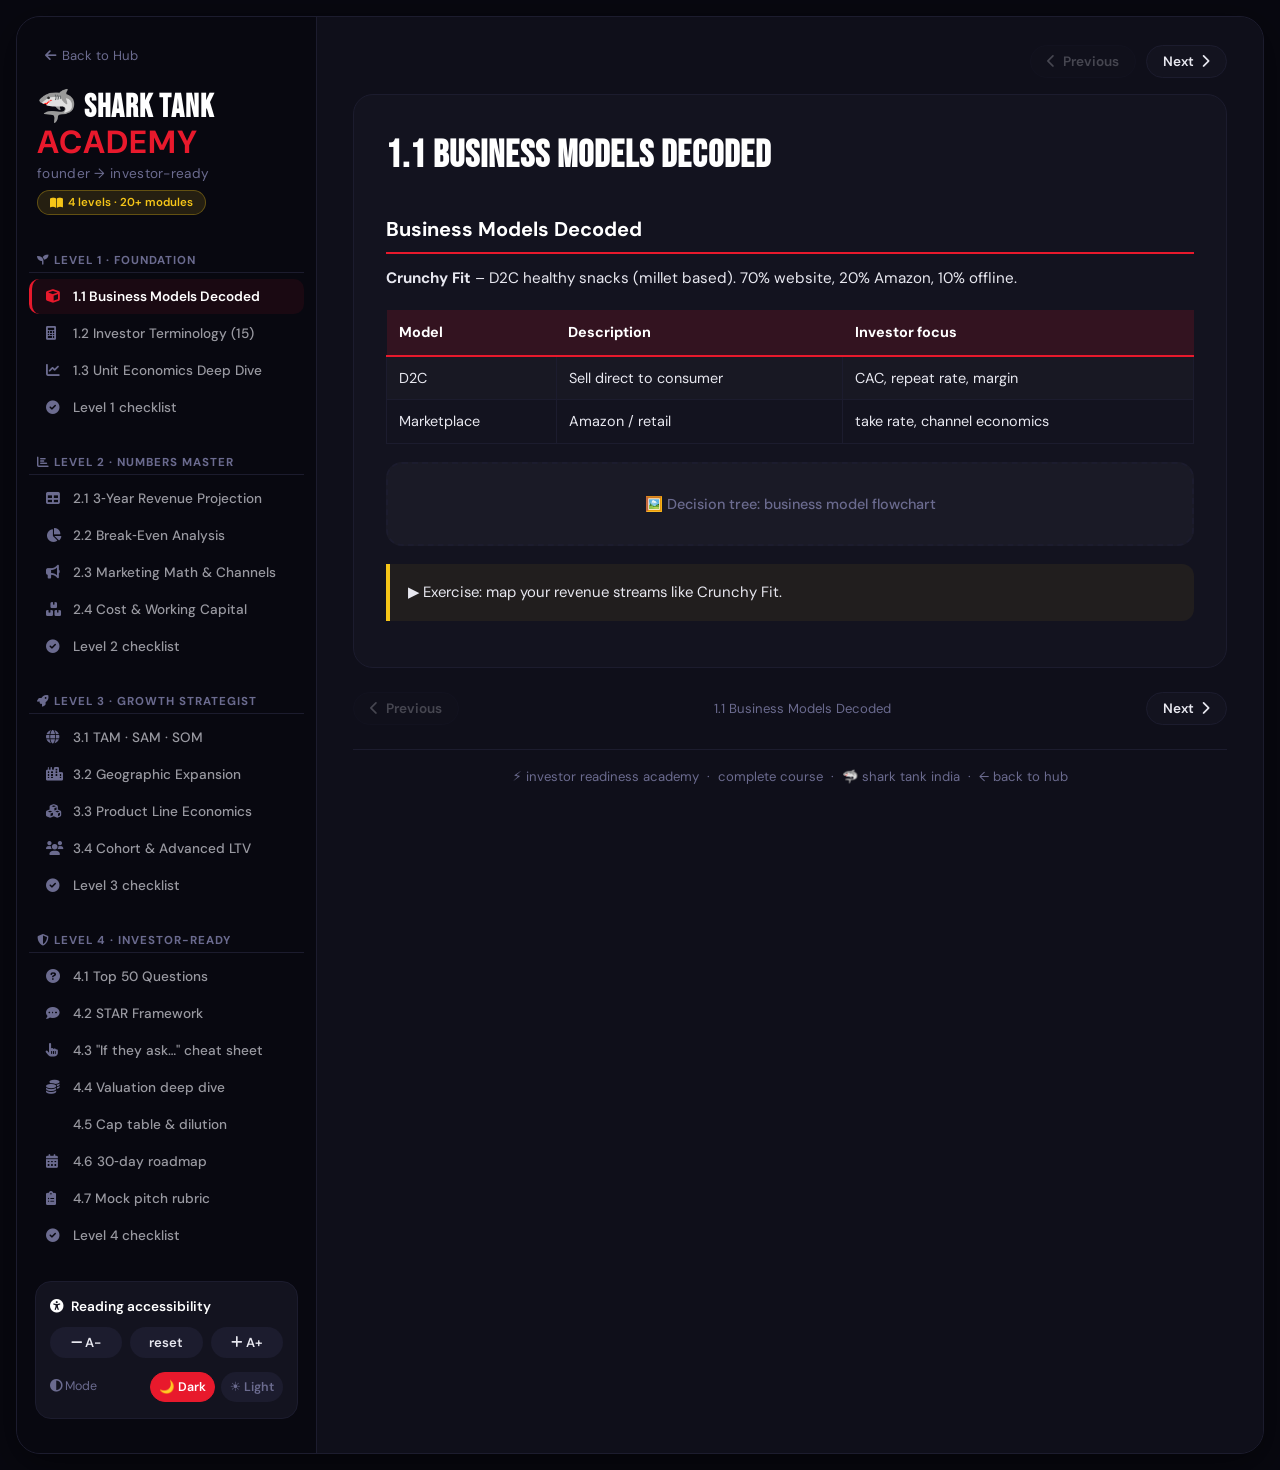
==== training.html @ 4482885f "updated final version" ====
<!DOCTYPE html>
<html lang="en">
<head>
    <meta charset="UTF-8">
    <meta name="viewport" content="width=device-width, initial-scale=1.0">
    <title>🦈 Shark Tank Investor Readiness Academy · Course Player</title>
    <link rel="preconnect" href="https://fonts.googleapis.com">
    <link rel="preconnect" href="https://fonts.gstatic.com" crossorigin>
    <link href="https://fonts.googleapis.com/css2?family=Bebas+Neue&family=DM+Sans:wght@400;500;600;700&family=JetBrains+Mono:wght@400;600&display=swap" rel="stylesheet">
    <link rel="stylesheet" href="https://cdnjs.cloudflare.com/ajax/libs/font-awesome/6.0.0-beta3/css/all.min.css">
    <style>
        :root {
            --red: #E8192C;
            --bg: #080810;
            --card: #0f0f1a;
            --card2: #13131f;
            --border: #1c1c2e;
            --muted: #6b6b8f;
            --gold: #F5C518;
            --green: #22C55E;
            --text: #e8e8f0;
            --heading: #ffffff;
            --font-sans: 'DM Sans', system-ui, sans-serif;
            --font-mono: 'JetBrains Mono', monospace;
            --font-display: 'Bebas Neue', cursive;
        }

        /* ── Light mode overrides (matches main app variables.css) ── */
        html.light {
            --bg: #f0f0f6;
            --card: #ffffff;
            --card2: #eaeaf2;
            --border: #d4d4e4;
            --muted: #7070a0;
            --text: #1a1a2e;
            --heading: #0a0a18;
            --gold: #9a6800;
            --green: #15803d;
        }
        html.light body {
            background: var(--bg);
        }
        html.light .course-container {
            box-shadow: 0 10px 40px rgba(0,0,0,0.12);
        }
        html.light table th {
            background: rgba(232,25,44,0.1);
            color: var(--heading);
        }
        html.light td {
            border-color: var(--border);
            color: var(--text);
        }
        html.light tr:nth-child(even) td {
            background: rgba(0,0,0,0.02);
        }
        html.light tr:hover td {
            background: rgba(232,25,44,0.04);
        }
        html.light .highlight {
            background: rgba(154,104,0,0.07);
        }
        html.light .example-box {
            background: rgba(59,130,246,0.06);
            border-color: rgba(59,130,246,0.2);
        }
        html.light .chart-placeholder {
            background: rgba(0,0,0,0.03);
            border-color: var(--border);
        }

        * {
            margin: 0;
            padding: 0;
            box-sizing: border-box;
            font-family: var(--font-sans);
        }

        body {
            background: var(--bg);
            color: var(--text);
            display: flex;
            justify-content: center;
            min-height: 100vh;
        }

        /* main container */
        .course-container {
            display: flex;
            width: 100%;
            max-width: 1600px;
            background: var(--card);
            box-shadow: 0 10px 40px rgba(0,0,0,0.5);
            margin: 16px;
            border-radius: 24px;
            overflow: hidden;
            border: 1px solid var(--border);
        }

        /* ========== LEFT NAV PANEL ========== */
        .nav-panel {
            width: 300px;
            flex-shrink: 0;
            background: var(--bg);
            color: var(--text);
            overflow-y: auto;
            padding: 24px 12px;
            scrollbar-width: thin;
            scrollbar-color: var(--border) var(--bg);
            border-right: 1px solid var(--border);
        }

        .nav-panel::-webkit-scrollbar { width: 5px; }
        .nav-panel::-webkit-scrollbar-track { background: var(--bg); }
        .nav-panel::-webkit-scrollbar-thumb { background: var(--border); border-radius: 8px; }

        .nav-header {
            margin-bottom: 28px;
            padding-left: 8px;
        }

        .nav-header h2 {
            font-family: var(--font-display);
            font-size: 2rem;
            letter-spacing: 1px;
            color: var(--heading);
            margin-bottom: 4px;
            line-height: 1.1;
        }

        .nav-header h2 span {
            color: var(--red);
        }

        .nav-header p {
            color: var(--muted);
            font-size: 0.85rem;
            letter-spacing: 0.3px;
        }

        .level-badge {
            display: inline-flex;
            align-items: center;
            gap: 5px;
            background: rgba(245,197,24,0.12);
            border: 1px solid rgba(245,197,24,0.3);
            padding: 4px 12px;
            border-radius: 40px;
            font-size: 0.72rem;
            font-weight: 600;
            color: var(--gold);
            margin-top: 8px;
        }

        /* nav tree */
        .nav-section {
            margin-bottom: 20px;
        }

        .nav-level {
            font-weight: 700;
            font-size: 0.72rem;
            text-transform: uppercase;
            letter-spacing: 1px;
            color: var(--muted);
            padding: 10px 8px 4px;
            border-bottom: 1px solid var(--border);
            margin-bottom: 6px;
        }

        .nav-item {
            display: flex;
            align-items: center;
            gap: 9px;
            padding: 9px 10px 9px 14px;
            margin: 2px 0;
            border-radius: 10px;
            font-size: 0.85rem;
            font-weight: 500;
            color: rgba(232,232,240,0.65);
            cursor: pointer;
            transition: all 0.15s;
            border-left: 3px solid transparent;
        }

        .nav-item i {
            width: 18px;
            font-size: 0.85rem;
            color: var(--muted);
            flex-shrink: 0;
        }

        .nav-item:hover {
            background: var(--card2);
            color: var(--heading);
        }

        .nav-item:hover i { color: var(--gold); }

        .nav-item.active {
            background: rgba(232,25,44,0.08);
            border-left: 3px solid var(--red);
            color: var(--heading);
            font-weight: 600;
        }

        .nav-item.active i {
            color: var(--red);
        }

        /* accessibility box */
        .access-box {
            background: var(--card2);
            border-radius: 16px;
            padding: 16px 14px;
            margin: 28px 6px 10px;
            color: var(--text);
            border: 1px solid var(--border);
        }

        .access-box h4 {
            font-size: 0.85rem;
            font-weight: 600;
            display: flex;
            align-items: center;
            gap: 7px;
            margin-bottom: 12px;
            color: var(--heading);
        }

        .font-controls {
            display: flex;
            gap: 8px;
        }

        .font-btn {
            background: var(--border);
            border: none;
            color: var(--text);
            padding: 7px 12px;
            border-radius: 24px;
            font-weight: 600;
            font-size: 0.82rem;
            cursor: pointer;
            transition: 0.12s;
            flex: 1;
            font-family: var(--font-sans);
        }

        .font-btn:hover {
            background: var(--red);
            color: #fff;
        }

        .contrast-toggle {
            margin-top: 12px;
            display: flex;
            align-items: center;
            justify-content: space-between;
            font-size: 0.82rem;
            color: var(--muted);
        }

        .switch {
            position: relative;
            display: inline-block;
            width: 44px;
            height: 22px;
            background: var(--border);
            border-radius: 30px;
            cursor: pointer;
            transition: background 0.15s;
        }
        .switch:after {
            content: '';
            position: absolute;
            width: 18px;
            height: 18px;
            background: var(--muted);
            border-radius: 50%;
            top: 2px;
            left: 2px;
            transition: 0.15s;
        }
        .switch.active {
            background: rgba(232,25,44,0.3);
        }
        .switch.active:after {
            left: 24px;
            background: var(--red);
        }

        /* back link */
        .back-link {
            display: inline-flex;
            align-items: center;
            gap: 6px;
            font-size: 0.82rem;
            color: var(--muted);
            cursor: pointer;
            text-decoration: none;
            padding: 6px 8px;
            border-radius: 8px;
            transition: color 0.15s, background 0.15s;
            margin-bottom: 20px;
        }
        .back-link:hover {
            color: var(--text);
            background: var(--card2);
        }

        /* ========== RIGHT CONTENT PANEL ========== */
        .content-panel {
            flex: 1;
            background: var(--card);
            overflow-y: auto;
            padding: 28px 36px;
            scroll-behavior: smooth;
            transition: background 0.2s, color 0.2s;
            min-width: 0;
        }

        /* ── Theme toggle buttons in nav ── */
        .theme-toggle-btns {
            display: flex;
            gap: 6px;
            margin-top: 2px;
        }
        .theme-btn {
            flex: 1;
            background: var(--border);
            border: 1px solid transparent;
            color: var(--muted);
            padding: 6px 8px;
            border-radius: 20px;
            font-size: 0.78rem;
            font-weight: 600;
            cursor: pointer;
            transition: 0.12s;
            font-family: var(--font-sans);
            white-space: nowrap;
        }
        .theme-btn:hover {
            color: var(--text);
        }
        .theme-btn.active {
            background: var(--red);
            border-color: var(--red);
            color: #fff;
        }

        .content-header {
            display: flex;
            justify-content: space-between;
            align-items: center;
            margin-bottom: 16px;
            flex-wrap: wrap;
            gap: 10px;
        }

        .nav-arrows {
            display: flex;
            gap: 10px;
        }

        .nav-arrow {
            background: var(--card2);
            border: 1px solid var(--border);
            padding: 7px 16px;
            border-radius: 40px;
            font-weight: 600;
            font-size: 0.85rem;
            color: var(--text);
            display: flex;
            align-items: center;
            gap: 7px;
            cursor: pointer;
            transition: 0.12s;
            font-family: var(--font-sans);
        }

        .nav-arrow:hover:not(:disabled) {
            background: var(--red);
            color: #fff;
            border-color: var(--red);
        }
        .nav-arrow:disabled {
            opacity: 0.25;
            cursor: not-allowed;
        }

        .content-card {
            background: var(--card2);
            border-radius: 20px;
            padding: 28px 32px;
            border: 1px solid var(--border);
            margin: 16px 0 24px;
            line-height: 1.7;
            color: var(--text);
        }

        .content-card h1 {
            font-family: var(--font-display);
            font-size: 2.4rem;
            letter-spacing: 1px;
            margin-bottom: 18px;
            color: var(--heading);
        }

        .content-card h2 {
            font-size: 1.25rem;
            font-weight: 700;
            margin: 24px 0 12px;
            color: var(--heading);
            border-bottom: 2px solid var(--red);
            padding-bottom: 6px;
        }

        .content-card h3 {
            font-size: 1.05rem;
            font-weight: 600;
            margin: 18px 0 8px;
            color: rgba(255,255,255,0.85);
        }

        .content-card p {
            color: var(--text);
            font-size: 0.95rem;
            margin-bottom: 10px;
        }

        .content-card ul, .content-card ol {
            padding-left: 20px;
            margin: 10px 0;
            font-size: 0.95rem;
        }

        .content-card li {
            margin-bottom: 6px;
        }

        table {
            width: 100%;
            border-collapse: collapse;
            margin: 18px 0;
            font-size: 0.9rem;
        }

        th {
            background: rgba(232,25,44,0.15);
            color: var(--heading);
            font-weight: 700;
            padding: 10px 12px;
            text-align: left;
            border-bottom: 2px solid var(--red);
        }

        td {
            border: 1px solid var(--border);
            padding: 9px 12px;
            color: var(--text);
        }

        tr:nth-child(even) td {
            background: rgba(255,255,255,0.02);
        }

        tr:hover td {
            background: rgba(232,25,44,0.04);
        }

        .highlight {
            background: rgba(245,197,24,0.06);
            padding: 16px 18px;
            border-left: 4px solid var(--gold);
            border-radius: 0 12px 12px 0;
            margin: 18px 0;
            font-size: 0.93rem;
        }

        .example-box {
            background: rgba(59,130,246,0.08);
            border-radius: 14px;
            padding: 16px 18px;
            border: 1px solid rgba(59,130,246,0.25);
            font-size: 0.93rem;
        }

        .chart-placeholder {
            background: rgba(255,255,255,0.03);
            border-radius: 16px;
            padding: 28px 20px;
            text-align: center;
            border: 2px dashed var(--border);
            color: var(--muted);
            font-weight: 500;
            font-size: 0.9rem;
            margin: 18px 0;
        }

        .pagination-bottom {
            display: flex;
            justify-content: space-between;
            align-items: center;
            margin-top: 24px;
            gap: 12px;
        }

        #moduleTitleRef {
            font-size: 0.82rem;
            color: var(--muted);
            text-align: center;
            flex: 1;
        }

        .footer-note {
            text-align: center;
            font-size: 0.82rem;
            color: var(--muted);
            border-top: 1px solid var(--border);
            padding-top: 18px;
            margin-top: 24px;
        }

        /* mono numbers */
        .mono { font-family: var(--font-mono); }

        /* responsive */
        @media (max-width: 900px) {
            .course-container {
                flex-direction: column;
                margin: 8px;
                border-radius: 16px;
            }
            .nav-panel {
                width: 100%;
                border-right: none;
                border-bottom: 1px solid var(--border);
            }
            .content-panel {
                padding: 20px 18px;
            }
        }
    </style>
</head>
<body>
<div class="course-container" id="courseContainer">
    <!-- LEFT NAVIGATION PANEL -->
    <div class="nav-panel">
        <div class="nav-header">
            <a href="index.html" class="back-link"><i class="fas fa-arrow-left"></i> Back to Hub</a>
            <h2>🦈 SHARK TANK<br><span>ACADEMY</span></h2>
            <p>founder → investor-ready</p>
            <span class="level-badge"><i class="fas fa-book-open"></i> 4 levels · 20+ modules</span>
        </div>

        <!-- Nav tree structure (will be populated by JS but we write static for clarity, dynamic active state) -->
        <div class="nav-section">
            <div class="nav-level"><i class="fas fa-seedling"></i> LEVEL 1 · FOUNDATION</div>
            <div class="nav-item" data-module="m1_1"><i class="fas fa-cube"></i> 1.1 Business Models Decoded</div>
            <div class="nav-item" data-module="m1_2"><i class="fas fa-calculator"></i> 1.2 Investor Terminology (15)</div>
            <div class="nav-item" data-module="m1_3"><i class="fas fa-chart-line"></i> 1.3 Unit Economics Deep Dive</div>
            <div class="nav-item checklist" data-module="chk1"><i class="fas fa-check-circle"></i> Level 1 checklist</div>
        </div>

        <div class="nav-section">
            <div class="nav-level"><i class="fas fa-chart-bar"></i> LEVEL 2 · NUMBERS MASTER</div>
            <div class="nav-item" data-module="m2_1"><i class="fas fa-table"></i> 2.1 3‑Year Revenue Projection</div>
            <div class="nav-item" data-module="m2_2"><i class="fas fa-chart-pie"></i> 2.2 Break‑Even Analysis</div>
            <div class="nav-item" data-module="m2_3"><i class="fas fa-bullhorn"></i> 2.3 Marketing Math & Channels</div>
            <div class="nav-item" data-module="m2_4"><i class="fas fa-boxes"></i> 2.4 Cost & Working Capital</div>
            <div class="nav-item checklist" data-module="chk2"><i class="fas fa-check-circle"></i> Level 2 checklist</div>
        </div>

        <div class="nav-section">
            <div class="nav-level"><i class="fas fa-rocket"></i> LEVEL 3 · GROWTH STRATEGIST</div>
            <div class="nav-item" data-module="m3_1"><i class="fas fa-globe"></i> 3.1 TAM · SAM · SOM</div>
            <div class="nav-item" data-module="m3_2"><i class="fas fa-city"></i> 3.2 Geographic Expansion</div>
            <div class="nav-item" data-module="m3_3"><i class="fas fa-cubes"></i> 3.3 Product Line Economics</div>
            <div class="nav-item" data-module="m3_4"><i class="fas fa-users"></i> 3.4 Cohort & Advanced LTV</div>
            <div class="nav-item checklist" data-module="chk3"><i class="fas fa-check-circle"></i> Level 3 checklist</div>
        </div>

        <div class="nav-section">
            <div class="nav-level"><i class="fas fa-shield"></i> LEVEL 4 · INVESTOR-READY</div>
            <div class="nav-item" data-module="m4_1"><i class="fas fa-question-circle"></i> 4.1 Top 50 Questions</div>
            <div class="nav-item" data-module="m4_2"><i class="fas fa-comment-dots"></i> 4.2 STAR Framework</div>
            <div class="nav-item" data-module="m4_3"><i class="fas fa-hand-pointer"></i> 4.3 "If they ask…" cheat sheet</div>
            <div class="nav-item" data-module="m4_4"><i class="fas fa-coins"></i> 4.4 Valuation deep dive</div>
            <div class="nav-item" data-module="m4_5"><i class="fas fa-chart-simple"></i> 4.5 Cap table & dilution</div>
            <div class="nav-item" data-module="m4_6"><i class="fas fa-calendar-alt"></i> 4.6 30‑day roadmap</div>
            <div class="nav-item" data-module="m4_7"><i class="fas fa-clipboard-list"></i> 4.7 Mock pitch rubric</div>
            <div class="nav-item checklist" data-module="chk4"><i class="fas fa-check-circle"></i> Level 4 checklist</div>
        </div>

        <!-- accessibility inside nav -->
        <div class="access-box">
            <h4><i class="fas fa-universal-access"></i> Reading accessibility</h4>
            <div class="font-controls">
                <button class="font-btn" id="fontDec"><i class="fas fa-minus"></i> A-</button>
                <button class="font-btn" id="fontReset">reset</button>
                <button class="font-btn" id="fontInc"><i class="fas fa-plus"></i> A+</button>
            </div>
            <div class="contrast-toggle">
                <span style="font-size:0.78rem"><i class="fas fa-circle-half-stroke"></i> Mode</span>
                <div class="theme-toggle-btns">
                    <button class="theme-btn" id="themeDarkBtn">🌙 Dark</button>
                    <button class="theme-btn" id="themeLightBtn">☀️ Light</button>
                </div>
            </div>
        </div>
    </div>

    <!-- RIGHT CONTENT PANEL -->
    <div class="content-panel" id="contentPanel">
        <!-- top pagination -->
        <div class="content-header">
            <div></div>
            <div class="nav-arrows">
                <button class="nav-arrow" id="prevBtn"><i class="fas fa-chevron-left"></i> Previous</button>
                <button class="nav-arrow" id="nextBtn">Next <i class="fas fa-chevron-right"></i></button>
            </div>
        </div>

        <!-- main content card injected via JS -->
        <div class="content-card" id="moduleContent">
            <!-- initial load – will be replaced by JS -->
            <h1>🦈 Welcome, founder</h1>
            <p>Select a module from the left navigation to begin your investor readiness journey. Use the accessibility panel to adjust font size or contrast.</p>
            <div class="chart-placeholder">📊 “Crunchy Fit” case study will appear throughout</div>
        </div>

        <!-- bottom pagination -->
        <div class="pagination-bottom">
            <button class="nav-arrow" id="prevBtnBottom"><i class="fas fa-chevron-left"></i> Previous</button>
            <span style="color:var(--muted);font-size:0.82rem" id="moduleTitleRef"></span>
            <button class="nav-arrow" id="nextBtnBottom">Next <i class="fas fa-chevron-right"></i></button>
        </div>

        <div class="footer-note">
            ⚡ investor readiness academy &nbsp;·&nbsp; complete course &nbsp;·&nbsp; 🦈 shark tank india &nbsp;·&nbsp; <a href="index.html" style="color:var(--muted);text-decoration:none" onmouseover="this.style.color='var(--red)'" onmouseout="this.style.color='var(--muted)'">← back to hub</a>
        </div>
    </div>
</div>

<script>
    (function() {
        // ---------- MODULE DATA (abbreviated samples, but rich enough to feel real) ----------
        const modules = {
            m1_1: {
                title: "1.1 Business Models Decoded",
                body: `
                    <h2>Business Models Decoded</h2>
                    <p><strong>Crunchy Fit</strong> – D2C healthy snacks (millet based). 70% website, 20% Amazon, 10% offline.</p>
                    <table>
                        <tr><th>Model</th><th>Description</th><th>Investor focus</th></tr>
                        <tr><td>D2C</td><td>Sell direct to consumer</td><td>CAC, repeat rate, margin</td></tr>
                        <tr><td>Marketplace</td><td>Amazon / retail</td><td>take rate, channel economics</td></tr>
                    </table>
                    <div class="chart-placeholder">🖼️ Decision tree: business model flowchart</div>
                    <div class="highlight">▶️ Exercise: map your revenue streams like Crunchy Fit.</div>
                `
            },
            m1_2: {
                title: "1.2 Investor Terminology (15 metrics)",
                body: `
                    <h2>Essential 15 metrics</h2>
                    <table>
                        <tr><th>Metric</th><th>Formula</th><th>Crunchy Fit</th></tr>
                        <tr><td>Gross Margin</td><td>(Revenue-COGS)/Revenue</td><td>60%</td></tr>
                        <tr><td>CAC</td><td>Marketing cost / new customers</td><td>₹500</td></tr>
                        <tr><td>LTV</td><td>AOV × frequency × years</td><td>₹2,800</td></tr>
                        <tr><td>Burn (net)</td><td>Revenue - expenses</td><td>+₹1.3L (profit)</td></tr>
                    </table>
                    <div class="chart-placeholder">📊 Profitability pyramid visual</div>
                `
            },
            m1_3: {
                title: "1.3 Unit Economics Deep Dive",
                body: `<h2>Unit economics – Crunchy Fit</h2><p>AOV ₹350, variable cost ₹202 → contribution ₹148. Fixed cost ₹3L/month. Breakeven 2027 orders.</p><div class="example-box">⭐ Shark question: "How much do you make per order?" — ₹148 contribution.</div>`
            },
            chk1: { title: "✅ Level 1 Checklist", body: `<h2>Foundation checklist</h2><ul><li>I can define 15 metrics</li><li>Unit econ calculated</li><li>Business model mapped</li></ul>` },
            m2_1: { title: "2.1 3‑Year Revenue Projection", body: `<h2>Crunchy Fit projections</h2><table><tr><th>Year</th><th>Customers</th><th>Revenue (L)</th></tr><tr><td>Current</td><td>1200</td><td>16.8</td></tr><tr><td>Y1</td><td>3600</td><td>67.5</td></tr><tr><td>Y2</td><td>8000</td><td>192</td></tr><tr><td>Y3</td><td>15000</td><td>446</td></tr></table><div class="chart-placeholder">📈 revenue growth bar chart</div>` },
            m2_2: { title: "2.2 Break‑even Analysis", body: `<h2>Break-even orders = 2027/month</h2><p>Current orders 2428 → profitable.</p><div class="chart-placeholder">📉 break‑even chart (cost vs revenue lines)</div>` },
            m2_3: { title: "2.3 Marketing Math & Channels", body: `<h2>Channel wise CAC</h2><table><tr><th>Channel</th><th>CAC</th><th>payback</th></tr><tr><td>Instagram</td><td>₹500</td><td>10 mo</td></tr><tr><td>Influencer</td><td>₹400</td><td>8 mo</td></tr></table>` },
            m2_4: { title: "2.4 Cost & Working Capital", body: `<h2>Cash conversion cycle 15 days</h2><p>Working capital need ~₹1.7L.</p>` },
            chk2: { title: "✅ Level 2 checklist", body: `<h2>Numbers master</h2><ul><li>3 year projections done</li><li>Break‑even known</li><li>Channel CAC table</li></ul>` },
            m3_1: { title: "3.1 TAM · SAM · SOM", body: `<h2>Market sizing funnel</h2><p>TAM ₹5000Cr, SAM ₹1500Cr, SOM ₹75Cr (Crunchy Fit Y3: 4.46Cr)</p><div class="chart-placeholder">🔄 inverted pyramid</div>` },
            m3_2: { title: "3.2 Geographic Expansion", body: `<h2>Tier 2 entry cost ₹3L/month</h2><p>ROI 4 months.</p>` },
            m3_3: { title: "3.3 Product Line Economics", body: `<h2>SKU profitability</h2><table><tr><th>Product</th><th>margin</th><th>repeat</th></tr><tr><td>Masala chips</td><td>62%</td><td>52%</td></tr></table>` },
            m3_4: { title: "3.4 Cohort & Advanced LTV", body: `<h2>Cohort retention heatmap</h2><p>Month2 retention improved from 45% to 55%.</p>` },
            chk3: { title: "✅ Level 3 checklist", body: `TAM/SAM/SOM, expansion plan, cohort data ready` },
            m4_1: { title: "4.1 Top 50 Questions", body: `<h2>sample: "Why this valuation?"</h2><p>7.3x revenue vs industry 8x.</p>` },
            m4_2: { title: "4.2 STAR Framework", body: `<h2>Situation, Task, Action, Result</h2><p>Example CAC answer.</p>` },
            m4_3: { title: "4.3 If they ask… cheat sheet", body: `<table><tr><th>If they ask</th><th>check</th></tr><tr><td>CAC</td><td>₹500</td></tr></table>` },
            m4_4: { title: "4.4 Valuation deep dive", body: `<h2>Revenue multiple ₹8.5Cr – ₹13.5Cr DCF</h2><p>Asking ₹12.5Cr post.</p>` },
            m4_5: { title: "4.5 Cap table & dilution", body: `<h2>After seed: founder 70.4%</h2><p>Series B ~40%</p>` },
            m4_6: { title: "4.6 30‑day roadmap", body: `<h2>Week1: metrics, week2: deck, week3: mocks, week4: investor meetings</h2>` },
            m4_7: { title: "4.7 Mock pitch rubric", body: `<h2>Scorecard /40 = investor ready</h2>` },
            chk4: { title: "✅ Level 4 checklist", body: `<h2>Expert ready</h2><ul><li>all 50 answers crisp</li><li>negotiation ready</li></ul>` }
        };

        const moduleKeys = Object.keys(modules); // order as defined
        let currentIndex = moduleKeys.indexOf("m1_1"); // default
        let fontSize = 100; // percent

        // render module by key
        function renderModule(key) {
            const mod = modules[key];
            if (!mod) return;
            const container = document.getElementById('moduleContent');
            container.innerHTML = `<h1>${mod.title}</h1>${mod.body}`;
            document.getElementById('moduleTitleRef').innerText = mod.title;

            // update active class on nav
            document.querySelectorAll('.nav-item').forEach(el => {
                el.classList.remove('active');
                if (el.dataset.module === key) {
                    el.classList.add('active');
                }
            });

            // update prev/next buttons state
            const idx = moduleKeys.indexOf(key);
            currentIndex = idx;
            const prevBtn = document.getElementById('prevBtn');
            const prevBottom = document.getElementById('prevBtnBottom');
            const nextBtn = document.getElementById('nextBtn');
            const nextBottom = document.getElementById('nextBtnBottom');

            prevBtn.disabled = idx <= 0;
            prevBottom.disabled = idx <= 0;
            nextBtn.disabled = idx >= moduleKeys.length - 1;
            nextBottom.disabled = idx >= moduleKeys.length - 1;
        }

        // event listeners for navigation
        function addNavListeners() {
            document.querySelectorAll('.nav-item').forEach(el => {
                el.addEventListener('click', (e) => {
                    const mod = el.dataset.module;
                    if (mod && modules[mod]) {
                        renderModule(mod);
                    }
                });
            });

            function goNext() {
                if (currentIndex < moduleKeys.length - 1) {
                    renderModule(moduleKeys[currentIndex + 1]);
                }
            }
            function goPrev() {
                if (currentIndex > 0) {
                    renderModule(moduleKeys[currentIndex - 1]);
                }
            }

            document.getElementById('prevBtn').addEventListener('click', goPrev);
            document.getElementById('prevBtnBottom').addEventListener('click', goPrev);
            document.getElementById('nextBtn').addEventListener('click', goNext);
            document.getElementById('nextBtnBottom').addEventListener('click', goNext);
        }

        // accessibility
        document.getElementById('fontInc').addEventListener('click', () => {
            fontSize = Math.min(fontSize + 10, 180);
            document.getElementById('contentPanel').style.fontSize = fontSize + '%';
        });
        document.getElementById('fontDec').addEventListener('click', () => {
            fontSize = Math.max(fontSize - 10, 70);
            document.getElementById('contentPanel').style.fontSize = fontSize + '%';
        });
        document.getElementById('fontReset').addEventListener('click', () => {
            fontSize = 100;
            document.getElementById('contentPanel').style.fontSize = '100%';
        });

        // ── Theme (shared with main app via localStorage) ──
        const THEME_KEY = 'stih-theme';

        function applyTheme(mode) {
            if (mode === 'light') {
                document.documentElement.classList.add('light');
            } else {
                document.documentElement.classList.remove('light');
            }
            localStorage.setItem(THEME_KEY, mode);
            document.getElementById('themeDarkBtn').classList.toggle('active', mode === 'dark');
            document.getElementById('themeLightBtn').classList.toggle('active', mode === 'light');
        }

        document.getElementById('themeDarkBtn').addEventListener('click', () => applyTheme('dark'));
        document.getElementById('themeLightBtn').addEventListener('click', () => applyTheme('light'));

        // Apply saved theme from main app (or default to dark)
        applyTheme(localStorage.getItem(THEME_KEY) || 'dark');

        // initial load
        renderModule('m1_1');
        addNavListeners();
    })();
</script>
<!-- small style for high contrast (already handled) -->
</body>
</html>
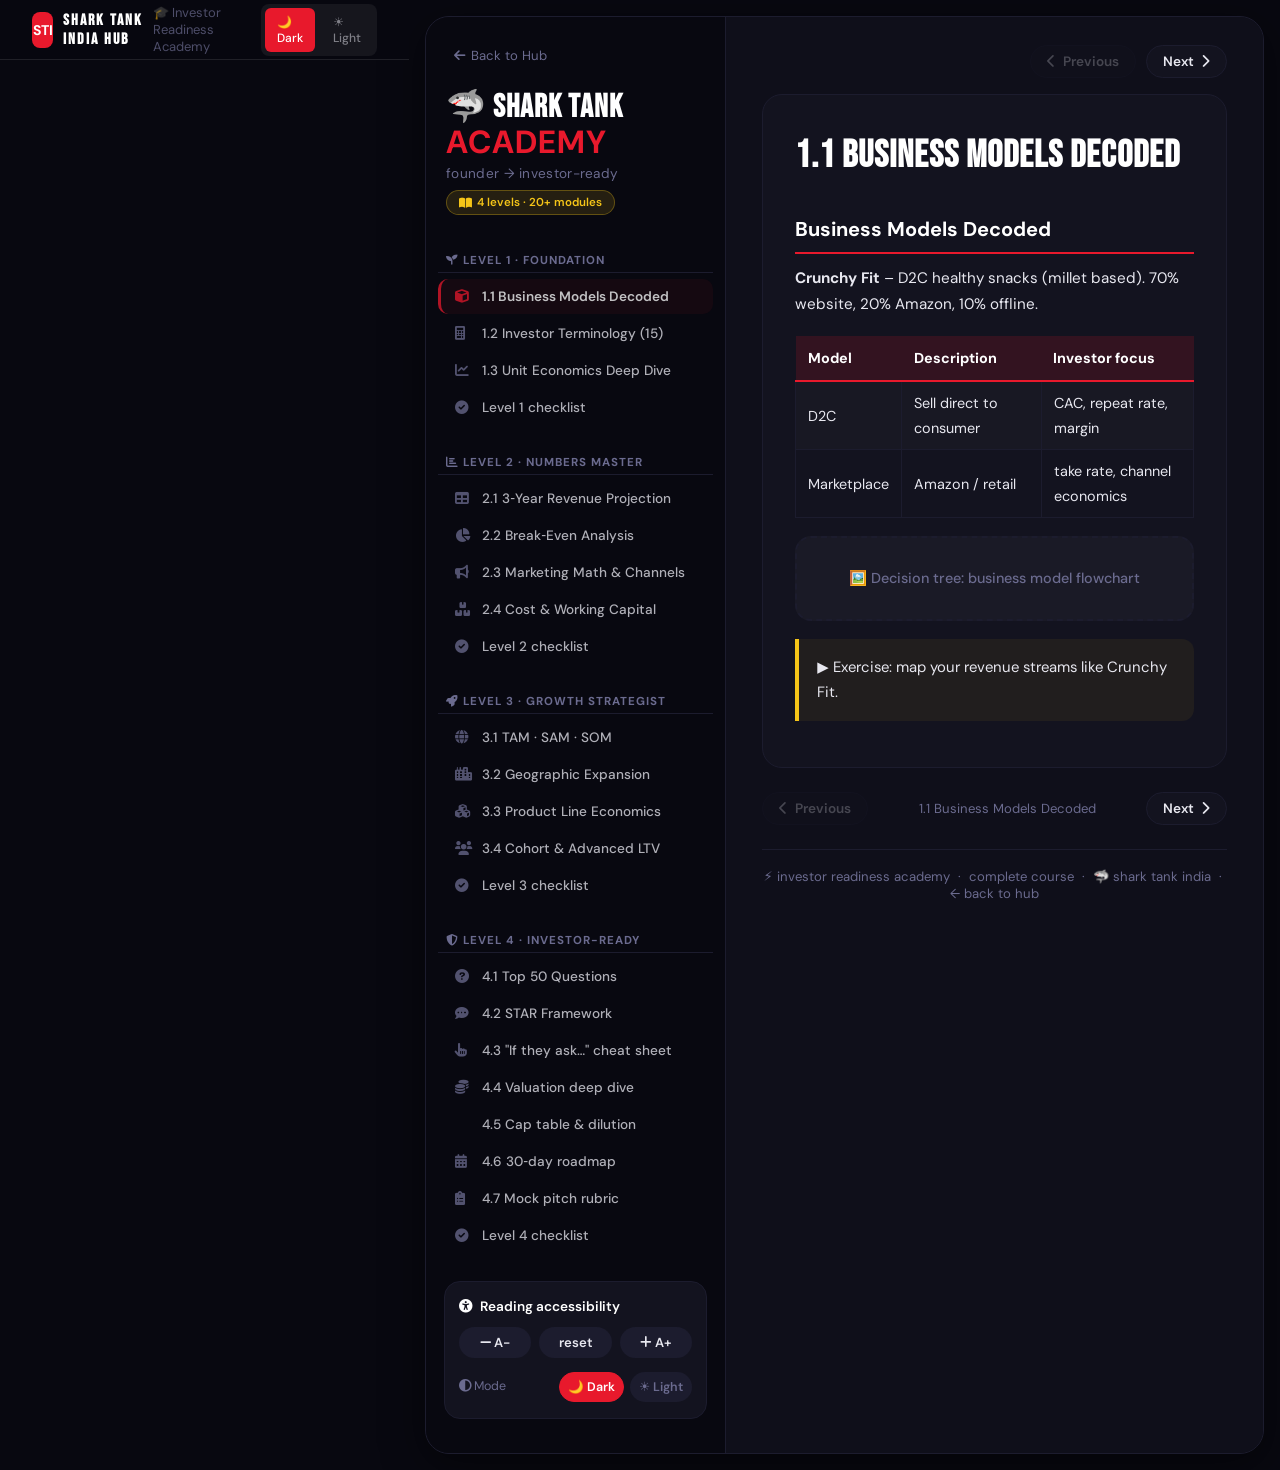
==== commit ac740b31: "Fix training page: light mode visibility and add consistent header" ====
--- a/training.html
+++ b/training.html
@@ -68,6 +68,26 @@
             background: rgba(0,0,0,0.03);
             border-color: var(--border);
         }
+        html.light .nav-panel {
+            background: #f8f8fc;
+        }
+        html.light .nav-item {
+            color: var(--text);
+            opacity: 0.85;
+        }
+        html.light .nav-item i {
+            color: var(--muted);
+        }
+        html.light .nav-item:hover {
+            background: rgba(232,25,44,0.08);
+        }
+        html.light .nav-item:hover i {
+            color: var(--red);
+        }
+        html.light .nav-level {
+            color: var(--muted);
+            border-bottom-color: var(--border);
+        }
 
         * {
             margin: 0;
@@ -177,7 +197,8 @@
             border-radius: 10px;
             font-size: 0.85rem;
             font-weight: 500;
-            color: rgba(232,232,240,0.65);
+            color: var(--text);
+            opacity: 0.75;
             cursor: pointer;
             transition: all 0.15s;
             border-left: 3px solid transparent;
@@ -542,8 +563,109 @@
             }
         }
     </style>
+
+    <!-- Header Styles -->
+    <style>
+        header nav {
+            position: sticky;
+            top: 0;
+            z-index: 100;
+            background: rgba(8,8,16,0.95);
+            backdrop-filter: blur(16px);
+            border-bottom: 1px solid rgba(255,255,255,0.1);
+            padding: 0 32px;
+            height: 60px;
+            display: flex;
+            align-items: center;
+            justify-content: space-between;
+        }
+        html.light header nav {
+            background: rgba(240,240,246,0.95);
+            border-bottom-color: var(--border);
+        }
+        header .logo {
+            display: flex;
+            align-items: center;
+            gap: 10px;
+            cursor: pointer;
+            transition: transform 0.2s;
+        }
+        header .logo:hover {
+            transform: scale(1.02);
+        }
+        header .logo-badge {
+            width: 36px;
+            height: 36px;
+            background: var(--red);
+            color: white;
+            border-radius: 8px;
+            display: flex;
+            align-items: center;
+            justify-content: center;
+            font-weight: 700;
+            font-size: 14px;
+        }
+        header .logo-text {
+            font-family: 'Bebas Neue', cursive;
+            font-size: 16px;
+            font-weight: 700;
+            letter-spacing: 2px;
+            color: var(--heading);
+        }
+        header .nav-controls {
+            display: flex;
+            align-items: center;
+            gap: 24px;
+        }
+        header .breadcrumb {
+            color: var(--muted);
+            font-size: 13px;
+            opacity: 0.7;
+        }
+        header .theme-toggle {
+            display: flex;
+            gap: 6px;
+            background: rgba(255,255,255,0.06);
+            border-radius: 8px;
+            padding: 4px;
+            cursor: pointer;
+        }
+        html.light header .theme-toggle {
+            background: rgba(0,0,0,0.05);
+        }
+        header .theme-option {
+            padding: 6px 12px;
+            border-radius: 6px;
+            font-size: 12px;
+            font-weight: 500;
+            opacity: 0.5;
+            transition: all 0.2s;
+        }
+        header .theme-option.active {
+            background: var(--red);
+            color: white;
+            opacity: 1;
+        }
+    </style>
 </head>
 <body>
+
+<!-- Header Navigation (matching home page) -->
+<header>
+    <nav>
+        <div class="logo" onclick="window.location.href='index.html'">
+            <div class="logo-badge">STI</div>
+            <div class="logo-text">SHARK TANK INDIA HUB</div>
+        </div>
+        <div class="nav-controls">
+            <span class="breadcrumb">🎓 Investor Readiness Academy</span>
+            <div class="theme-toggle" onclick="toggleHeaderTheme()">
+                <div class="theme-option active" id="header-dark-opt">🌙 Dark</div>
+                <div class="theme-option" id="header-light-opt">☀️ Light</div>
+            </div>
+        </div>
+    </nav>
+</header>
 <div class="course-container" id="courseContainer">
     <!-- LEFT NAVIGATION PANEL -->
     <div class="nav-panel">
@@ -644,6 +766,38 @@
 </div>
 
 <script>
+    // Theme toggle function for header
+    function toggleHeaderTheme() {
+        const html = document.documentElement;
+        const isDark = html.classList.contains('light');
+        const darkOpt = document.getElementById('header-dark-opt');
+        const lightOpt = document.getElementById('header-light-opt');
+        
+        if (isDark) {
+            html.classList.remove('light');
+            localStorage.setItem('theme', 'dark');
+            darkOpt.classList.add('active');
+            lightOpt.classList.remove('active');
+        } else {
+            html.classList.add('light');
+            localStorage.setItem('theme', 'light');
+            darkOpt.classList.remove('active');
+            lightOpt.classList.add('active');
+        }
+    }
+    
+    // Load theme preference on page load
+    window.addEventListener('DOMContentLoaded', () => {
+        const theme = localStorage.getItem('theme') || 'dark';
+        if (theme === 'light') {
+            document.documentElement.classList.add('light');
+            const darkOpt = document.getElementById('header-dark-opt');
+            const lightOpt = document.getElementById('header-light-opt');
+            if (darkOpt) darkOpt.classList.remove('active');
+            if (lightOpt) lightOpt.classList.add('active');
+        }
+    });
+
     (function() {
         // ---------- MODULE DATA (abbreviated samples, but rich enough to feel real) ----------
         const modules = {
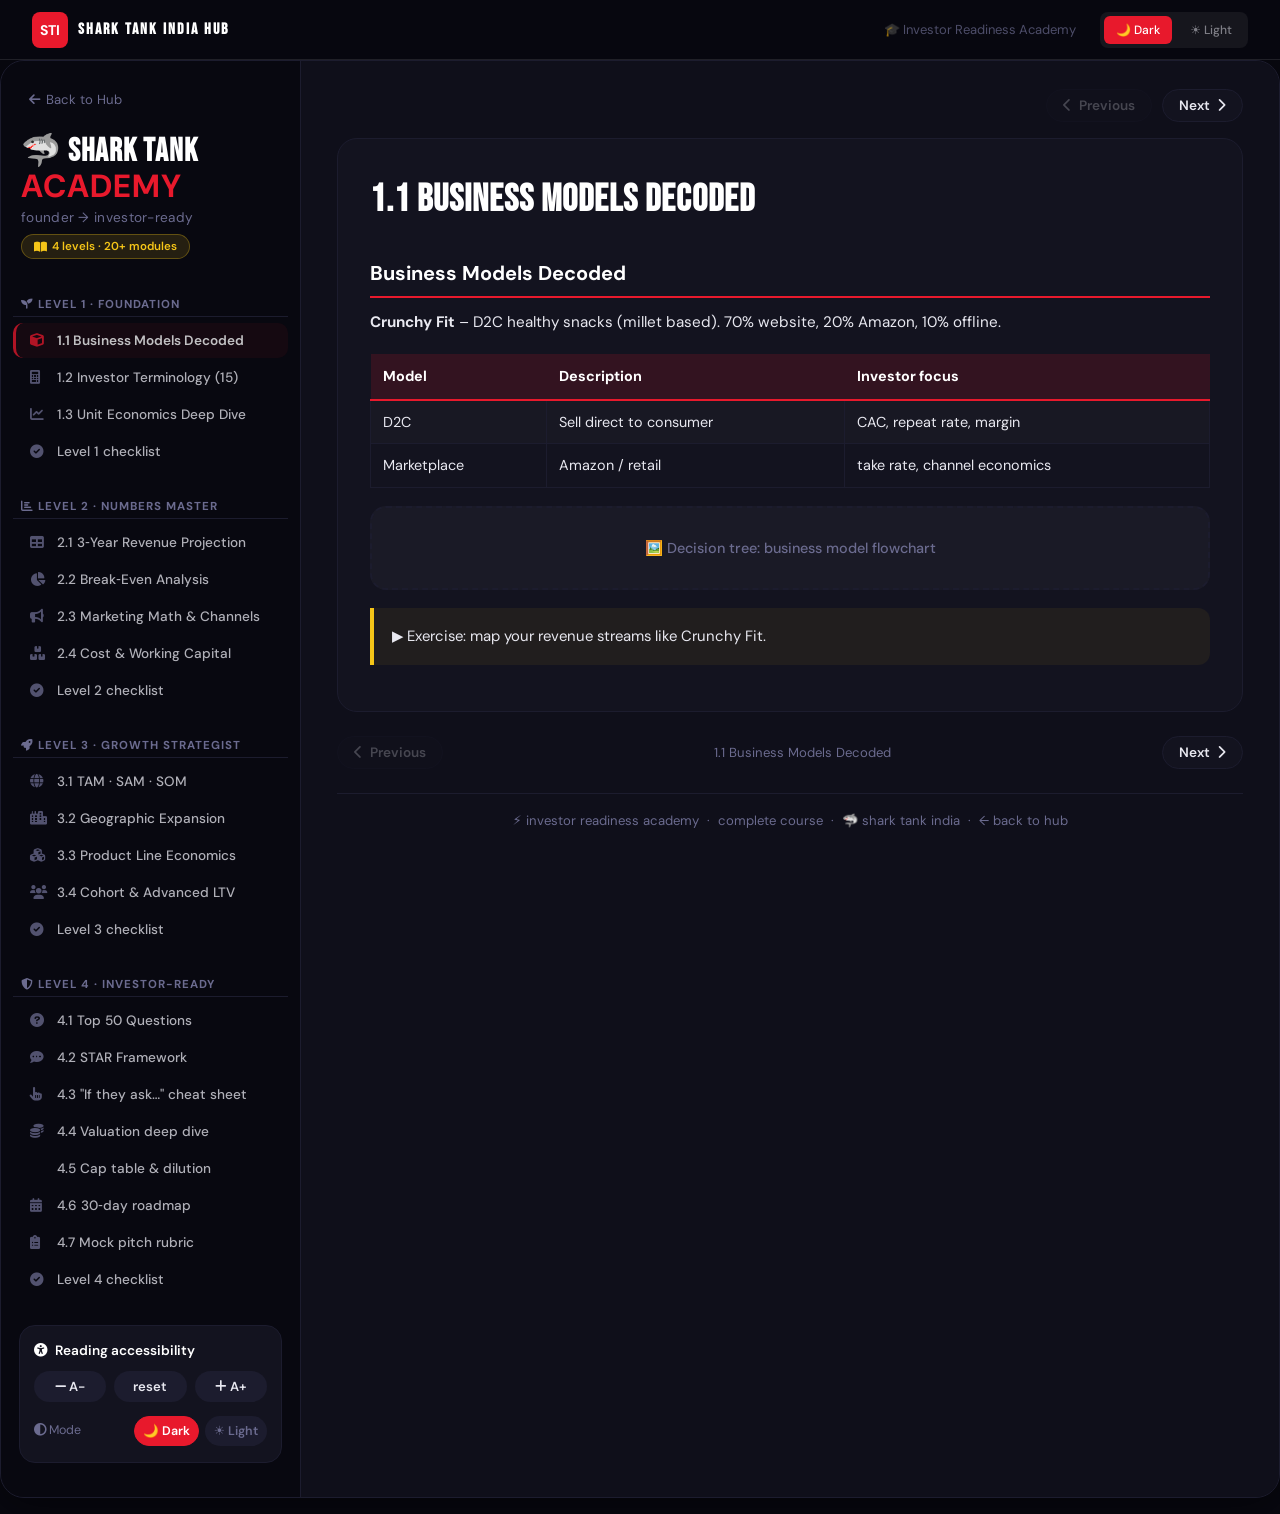
==== commit 014544ce: "Fix training page layout: header and course-container now stack vertically" ====
--- a/training.html
+++ b/training.html
@@ -100,7 +100,8 @@
             background: var(--bg);
             color: var(--text);
             display: flex;
-            justify-content: center;
+            flex-direction: column;
+            align-items: center;
             min-height: 100vh;
         }
 
@@ -111,10 +112,11 @@
             max-width: 1600px;
             background: var(--card);
             box-shadow: 0 10px 40px rgba(0,0,0,0.5);
-            margin: 16px;
+            margin: 0 16px 16px 16px;
             border-radius: 24px;
             overflow: hidden;
             border: 1px solid var(--border);
+            flex: 1;
         }
 
         /* ========== LEFT NAV PANEL ========== */
@@ -566,6 +568,9 @@
 
     <!-- Header Styles -->
     <style>
+        header {
+            width: 100%;
+        }
         header nav {
             position: sticky;
             top: 0;
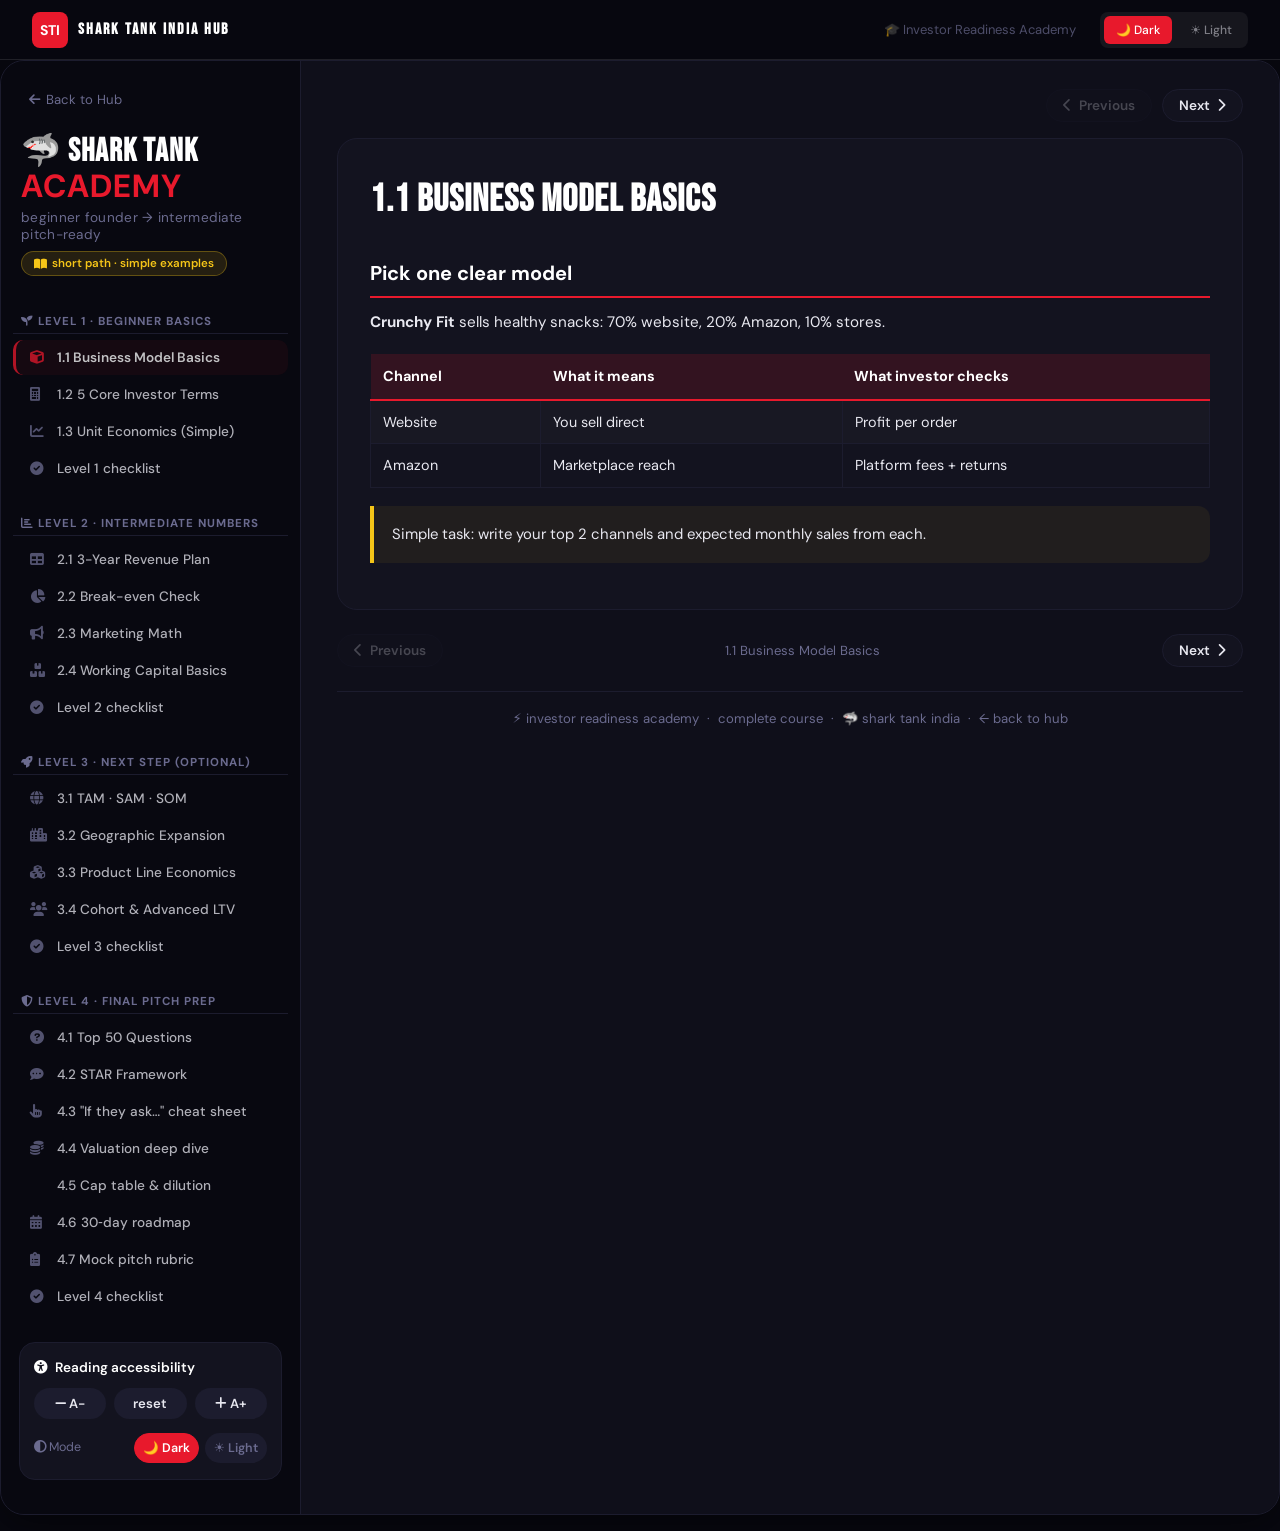
==== commit 5af6532f: "Simplify training content for beginner to intermediate founders with short examples" ====
--- a/training.html
+++ b/training.html
@@ -677,30 +677,30 @@
         <div class="nav-header">
             <a href="index.html" class="back-link"><i class="fas fa-arrow-left"></i> Back to Hub</a>
             <h2>🦈 SHARK TANK<br><span>ACADEMY</span></h2>
-            <p>founder → investor-ready</p>
-            <span class="level-badge"><i class="fas fa-book-open"></i> 4 levels · 20+ modules</span>
+            <p>beginner founder → intermediate pitch-ready</p>
+            <span class="level-badge"><i class="fas fa-book-open"></i> short path · simple examples</span>
         </div>
 
         <!-- Nav tree structure (will be populated by JS but we write static for clarity, dynamic active state) -->
         <div class="nav-section">
-            <div class="nav-level"><i class="fas fa-seedling"></i> LEVEL 1 · FOUNDATION</div>
-            <div class="nav-item" data-module="m1_1"><i class="fas fa-cube"></i> 1.1 Business Models Decoded</div>
-            <div class="nav-item" data-module="m1_2"><i class="fas fa-calculator"></i> 1.2 Investor Terminology (15)</div>
-            <div class="nav-item" data-module="m1_3"><i class="fas fa-chart-line"></i> 1.3 Unit Economics Deep Dive</div>
+            <div class="nav-level"><i class="fas fa-seedling"></i> LEVEL 1 · BEGINNER BASICS</div>
+            <div class="nav-item" data-module="m1_1"><i class="fas fa-cube"></i> 1.1 Business Model Basics</div>
+            <div class="nav-item" data-module="m1_2"><i class="fas fa-calculator"></i> 1.2 5 Core Investor Terms</div>
+            <div class="nav-item" data-module="m1_3"><i class="fas fa-chart-line"></i> 1.3 Unit Economics (Simple)</div>
             <div class="nav-item checklist" data-module="chk1"><i class="fas fa-check-circle"></i> Level 1 checklist</div>
         </div>
 
         <div class="nav-section">
-            <div class="nav-level"><i class="fas fa-chart-bar"></i> LEVEL 2 · NUMBERS MASTER</div>
-            <div class="nav-item" data-module="m2_1"><i class="fas fa-table"></i> 2.1 3‑Year Revenue Projection</div>
-            <div class="nav-item" data-module="m2_2"><i class="fas fa-chart-pie"></i> 2.2 Break‑Even Analysis</div>
-            <div class="nav-item" data-module="m2_3"><i class="fas fa-bullhorn"></i> 2.3 Marketing Math & Channels</div>
-            <div class="nav-item" data-module="m2_4"><i class="fas fa-boxes"></i> 2.4 Cost & Working Capital</div>
+            <div class="nav-level"><i class="fas fa-chart-bar"></i> LEVEL 2 · INTERMEDIATE NUMBERS</div>
+            <div class="nav-item" data-module="m2_1"><i class="fas fa-table"></i> 2.1 3-Year Revenue Plan</div>
+            <div class="nav-item" data-module="m2_2"><i class="fas fa-chart-pie"></i> 2.2 Break-even Check</div>
+            <div class="nav-item" data-module="m2_3"><i class="fas fa-bullhorn"></i> 2.3 Marketing Math</div>
+            <div class="nav-item" data-module="m2_4"><i class="fas fa-boxes"></i> 2.4 Working Capital Basics</div>
             <div class="nav-item checklist" data-module="chk2"><i class="fas fa-check-circle"></i> Level 2 checklist</div>
         </div>
 
         <div class="nav-section">
-            <div class="nav-level"><i class="fas fa-rocket"></i> LEVEL 3 · GROWTH STRATEGIST</div>
+            <div class="nav-level"><i class="fas fa-rocket"></i> LEVEL 3 · NEXT STEP (OPTIONAL)</div>
             <div class="nav-item" data-module="m3_1"><i class="fas fa-globe"></i> 3.1 TAM · SAM · SOM</div>
             <div class="nav-item" data-module="m3_2"><i class="fas fa-city"></i> 3.2 Geographic Expansion</div>
             <div class="nav-item" data-module="m3_3"><i class="fas fa-cubes"></i> 3.3 Product Line Economics</div>
@@ -709,7 +709,7 @@
         </div>
 
         <div class="nav-section">
-            <div class="nav-level"><i class="fas fa-shield"></i> LEVEL 4 · INVESTOR-READY</div>
+            <div class="nav-level"><i class="fas fa-shield"></i> LEVEL 4 · FINAL PITCH PREP</div>
             <div class="nav-item" data-module="m4_1"><i class="fas fa-question-circle"></i> 4.1 Top 50 Questions</div>
             <div class="nav-item" data-module="m4_2"><i class="fas fa-comment-dots"></i> 4.2 STAR Framework</div>
             <div class="nav-item" data-module="m4_3"><i class="fas fa-hand-pointer"></i> 4.3 "If they ask…" cheat sheet</div>
@@ -753,8 +753,8 @@
         <div class="content-card" id="moduleContent">
             <!-- initial load – will be replaced by JS -->
             <h1>🦈 Welcome, founder</h1>
-            <p>Select a module from the left navigation to begin your investor readiness journey. Use the accessibility panel to adjust font size or contrast.</p>
-            <div class="chart-placeholder">📊 “Crunchy Fit” case study will appear throughout</div>
+            <p>Start with beginner basics, then move to intermediate investor prep. Each lesson is short and uses one simple example.</p>
+            <div class="chart-placeholder">📊 Example startup used throughout: Crunchy Fit (healthy snacks)</div>
         </div>
 
         <!-- bottom pagination -->
@@ -807,56 +807,141 @@
         // ---------- MODULE DATA (abbreviated samples, but rich enough to feel real) ----------
         const modules = {
             m1_1: {
-                title: "1.1 Business Models Decoded",
+                title: "1.1 Business Model Basics",
                 body: `
-                    <h2>Business Models Decoded</h2>
-                    <p><strong>Crunchy Fit</strong> – D2C healthy snacks (millet based). 70% website, 20% Amazon, 10% offline.</p>
+                    <h2>Pick one clear model</h2>
+                    <p><strong>Crunchy Fit</strong> sells healthy snacks: 70% website, 20% Amazon, 10% stores.</p>
                     <table>
-                        <tr><th>Model</th><th>Description</th><th>Investor focus</th></tr>
-                        <tr><td>D2C</td><td>Sell direct to consumer</td><td>CAC, repeat rate, margin</td></tr>
-                        <tr><td>Marketplace</td><td>Amazon / retail</td><td>take rate, channel economics</td></tr>
+                        <tr><th>Channel</th><th>What it means</th><th>What investor checks</th></tr>
+                        <tr><td>Website</td><td>You sell direct</td><td>Profit per order</td></tr>
+                        <tr><td>Amazon</td><td>Marketplace reach</td><td>Platform fees + returns</td></tr>
                     </table>
-                    <div class="chart-placeholder">🖼️ Decision tree: business model flowchart</div>
-                    <div class="highlight">▶️ Exercise: map your revenue streams like Crunchy Fit.</div>
+                    <div class="highlight">Simple task: write your top 2 channels and expected monthly sales from each.</div>
                 `
             },
             m1_2: {
-                title: "1.2 Investor Terminology (15 metrics)",
+                title: "1.2 5 Core Investor Terms",
                 body: `
-                    <h2>Essential 15 metrics</h2>
+                    <h2>Start with only 5 terms</h2>
                     <table>
-                        <tr><th>Metric</th><th>Formula</th><th>Crunchy Fit</th></tr>
-                        <tr><td>Gross Margin</td><td>(Revenue-COGS)/Revenue</td><td>60%</td></tr>
-                        <tr><td>CAC</td><td>Marketing cost / new customers</td><td>₹500</td></tr>
-                        <tr><td>LTV</td><td>AOV × frequency × years</td><td>₹2,800</td></tr>
-                        <tr><td>Burn (net)</td><td>Revenue - expenses</td><td>+₹1.3L (profit)</td></tr>
+                        <tr><th>Term</th><th>Meaning</th><th>Crunchy Fit example</th></tr>
+                        <tr><td>Revenue</td><td>Money you collect</td><td>₹10L/month</td></tr>
+                        <tr><td>Gross Margin</td><td>Money left after product cost</td><td>60%</td></tr>
+                        <tr><td>CAC</td><td>Cost to get one customer</td><td>₹500</td></tr>
+                        <tr><td>LTV</td><td>Total value from one customer</td><td>₹2,800</td></tr>
+                        <tr><td>Burn</td><td>Cash lost per month</td><td>₹0 (break-even)</td></tr>
                     </table>
-                    <div class="chart-placeholder">📊 Profitability pyramid visual</div>
+                    <div class="example-box">Example answer: “Our CAC is ₹500 and LTV is ₹2,800, so we earn much more than we spend to acquire.”</div>
                 `
             },
             m1_3: {
-                title: "1.3 Unit Economics Deep Dive",
-                body: `<h2>Unit economics – Crunchy Fit</h2><p>AOV ₹350, variable cost ₹202 → contribution ₹148. Fixed cost ₹3L/month. Breakeven 2027 orders.</p><div class="example-box">⭐ Shark question: "How much do you make per order?" — ₹148 contribution.</div>`
-            },
-            chk1: { title: "✅ Level 1 Checklist", body: `<h2>Foundation checklist</h2><ul><li>I can define 15 metrics</li><li>Unit econ calculated</li><li>Business model mapped</li></ul>` },
-            m2_1: { title: "2.1 3‑Year Revenue Projection", body: `<h2>Crunchy Fit projections</h2><table><tr><th>Year</th><th>Customers</th><th>Revenue (L)</th></tr><tr><td>Current</td><td>1200</td><td>16.8</td></tr><tr><td>Y1</td><td>3600</td><td>67.5</td></tr><tr><td>Y2</td><td>8000</td><td>192</td></tr><tr><td>Y3</td><td>15000</td><td>446</td></tr></table><div class="chart-placeholder">📈 revenue growth bar chart</div>` },
-            m2_2: { title: "2.2 Break‑even Analysis", body: `<h2>Break-even orders = 2027/month</h2><p>Current orders 2428 → profitable.</p><div class="chart-placeholder">📉 break‑even chart (cost vs revenue lines)</div>` },
-            m2_3: { title: "2.3 Marketing Math & Channels", body: `<h2>Channel wise CAC</h2><table><tr><th>Channel</th><th>CAC</th><th>payback</th></tr><tr><td>Instagram</td><td>₹500</td><td>10 mo</td></tr><tr><td>Influencer</td><td>₹400</td><td>8 mo</td></tr></table>` },
-            m2_4: { title: "2.4 Cost & Working Capital", body: `<h2>Cash conversion cycle 15 days</h2><p>Working capital need ~₹1.7L.</p>` },
-            chk2: { title: "✅ Level 2 checklist", body: `<h2>Numbers master</h2><ul><li>3 year projections done</li><li>Break‑even known</li><li>Channel CAC table</li></ul>` },
-            m3_1: { title: "3.1 TAM · SAM · SOM", body: `<h2>Market sizing funnel</h2><p>TAM ₹5000Cr, SAM ₹1500Cr, SOM ₹75Cr (Crunchy Fit Y3: 4.46Cr)</p><div class="chart-placeholder">🔄 inverted pyramid</div>` },
-            m3_2: { title: "3.2 Geographic Expansion", body: `<h2>Tier 2 entry cost ₹3L/month</h2><p>ROI 4 months.</p>` },
-            m3_3: { title: "3.3 Product Line Economics", body: `<h2>SKU profitability</h2><table><tr><th>Product</th><th>margin</th><th>repeat</th></tr><tr><td>Masala chips</td><td>62%</td><td>52%</td></tr></table>` },
-            m3_4: { title: "3.4 Cohort & Advanced LTV", body: `<h2>Cohort retention heatmap</h2><p>Month2 retention improved from 45% to 55%.</p>` },
-            chk3: { title: "✅ Level 3 checklist", body: `TAM/SAM/SOM, expansion plan, cohort data ready` },
-            m4_1: { title: "4.1 Top 50 Questions", body: `<h2>sample: "Why this valuation?"</h2><p>7.3x revenue vs industry 8x.</p>` },
-            m4_2: { title: "4.2 STAR Framework", body: `<h2>Situation, Task, Action, Result</h2><p>Example CAC answer.</p>` },
-            m4_3: { title: "4.3 If they ask… cheat sheet", body: `<table><tr><th>If they ask</th><th>check</th></tr><tr><td>CAC</td><td>₹500</td></tr></table>` },
-            m4_4: { title: "4.4 Valuation deep dive", body: `<h2>Revenue multiple ₹8.5Cr – ₹13.5Cr DCF</h2><p>Asking ₹12.5Cr post.</p>` },
-            m4_5: { title: "4.5 Cap table & dilution", body: `<h2>After seed: founder 70.4%</h2><p>Series B ~40%</p>` },
-            m4_6: { title: "4.6 30‑day roadmap", body: `<h2>Week1: metrics, week2: deck, week3: mocks, week4: investor meetings</h2>` },
-            m4_7: { title: "4.7 Mock pitch rubric", body: `<h2>Scorecard /40 = investor ready</h2>` },
-            chk4: { title: "✅ Level 4 checklist", body: `<h2>Expert ready</h2><ul><li>all 50 answers crisp</li><li>negotiation ready</li></ul>` }
+                title: "1.3 Unit Economics (Simple)",
+                body: `
+                    <h2>Know profit per order</h2>
+                    <p>AOV ₹350 - variable cost ₹202 = contribution ₹148 per order.</p>
+                    <p>If fixed monthly cost is ₹3,00,000, break-even orders ≈ 3,00,000 / 148 = 2,027 orders.</p>
+                    <div class="example-box">Shark-style answer: “We make ₹148 contribution per order and cross break-even after ~2,027 monthly orders.”</div>
+                `
+            },
+            chk1: {
+                title: "✅ Level 1 Checklist",
+                body: `<h2>Beginner complete</h2><ul><li>I can explain my business model in 30 seconds</li><li>I know 5 key investor terms</li><li>I can calculate profit per order</li></ul>`
+            },
+            m2_1: {
+                title: "2.1 3-Year Revenue Plan",
+                body: `
+                    <h2>Build realistic growth</h2>
+                    <table><tr><th>Year</th><th>Customers</th><th>Revenue (L)</th></tr><tr><td>Now</td><td>1,200</td><td>16.8</td></tr><tr><td>Year 1</td><td>3,600</td><td>67.5</td></tr><tr><td>Year 2</td><td>8,000</td><td>192</td></tr><tr><td>Year 3</td><td>15,000</td><td>446</td></tr></table>
+                    <div class="highlight">Keep assumptions simple: more customers + slightly better repeat rate each year.</div>
+                `
+            },
+            m2_2: {
+                title: "2.2 Break-even Check",
+                body: `
+                    <h2>Are you already profitable?</h2>
+                    <p>Break-even: 2,027 orders/month. Current: 2,428 orders/month.</p>
+                    <div class="example-box">Simple line: “We are above break-even by ~400 orders per month.”</div>
+                `
+            },
+            m2_3: {
+                title: "2.3 Marketing Math",
+                body: `
+                    <h2>Compare channels quickly</h2>
+                    <table><tr><th>Channel</th><th>CAC</th><th>Payback</th></tr><tr><td>Instagram</td><td>₹500</td><td>10 months</td></tr><tr><td>Influencer</td><td>₹400</td><td>8 months</td></tr></table>
+                    <p>Rule: scale channels with lower CAC and faster payback first.</p>
+                `
+            },
+            m2_4: {
+                title: "2.4 Working Capital Basics",
+                body: `
+                    <h2>Cash needed to run operations</h2>
+                    <p>Crunchy Fit needs ~₹1.7L to manage inventory and payment timing.</p>
+                    <div class="highlight">Example: if store payments come in 20 days but suppliers must be paid in 7 days, keep buffer cash ready.</div>
+                `
+            },
+            chk2: {
+                title: "✅ Level 2 Checklist",
+                body: `<h2>Intermediate complete</h2><ul><li>I have a 3-year revenue plan with clear assumptions</li><li>I can explain break-even in one sentence</li><li>I know which marketing channel performs best</li></ul>`
+            },
+            m3_1: {
+                title: "3.1 TAM · SAM · SOM (Quick)",
+                body: `
+                    <h2>Market size in 3 steps</h2>
+                    <p>TAM ₹5,000Cr, SAM ₹1,500Cr, SOM ₹75Cr.</p>
+                    <div class="example-box">Simple pitch line: “We are targeting SOM first, then expanding toward SAM.”</div>
+                `
+            },
+            m3_2: {
+                title: "3.2 Expansion Plan",
+                body: `
+                    <h2>Open one new city carefully</h2>
+                    <p>Estimated launch cost: ₹3L/month. Expected payback: 4 months.</p>
+                `
+            },
+            m3_3: {
+                title: "3.3 Product Profitability",
+                body: `<h2>Best SKU first</h2><table><tr><th>Product</th><th>Margin</th><th>Repeat</th></tr><tr><td>Masala chips</td><td>62%</td><td>52%</td></tr></table>`
+            },
+            m3_4: {
+                title: "3.4 Retention & LTV",
+                body: `<h2>Retention improves LTV</h2><p>Month-2 retention moved from 45% to 55%, improving customer lifetime value.</p>`
+            },
+            chk3: {
+                title: "✅ Level 3 Checklist",
+                body: `<h2>Growth ready</h2><ul><li>TAM/SAM/SOM ready</li><li>1-city expansion plan ready</li><li>Top SKU and retention metrics ready</li></ul>`
+            },
+            m4_1: {
+                title: "4.1 Top Investor Questions",
+                body: `<h2>Common question: Why this valuation?</h2><p>Simple answer: “Our ask is based on growth, margins, and comparable market multiples.”</p>`
+            },
+            m4_2: {
+                title: "4.2 STAR Answer Method",
+                body: `<h2>STAR = Situation, Task, Action, Result</h2><p>Use STAR to answer tough questions in a structured and confident way.</p>`
+            },
+            m4_3: {
+                title: "4.3 Quick Answer Sheet",
+                body: `<table><tr><th>If asked</th><th>Your short answer</th></tr><tr><td>What is your CAC?</td><td>₹500, with payback in 8–10 months.</td></tr></table>`
+            },
+            m4_4: {
+                title: "4.4 Valuation Basics",
+                body: `<h2>Keep valuation logic simple</h2><p>Use revenue multiple range + realistic growth assumptions. Keep one backup valuation range ready.</p>`
+            },
+            m4_5: {
+                title: "4.5 Cap Table & Dilution",
+                body: `<h2>Know founder ownership path</h2><p>Example: after early rounds founder stake can reduce gradually, so plan dilution before fundraising.</p>`
+            },
+            m4_6: {
+                title: "4.6 30-Day Prep Plan",
+                body: `<h2>Weekly plan</h2><p>Week 1 metrics, Week 2 deck, Week 3 mock Q&A, Week 4 investor meetings.</p>`
+            },
+            m4_7: {
+                title: "4.7 Mock Pitch Scorecard",
+                body: `<h2>Simple scoring</h2><p>Score clarity, numbers, confidence, and investor fit. Rehearse until all 4 areas are strong.</p>`
+            },
+            chk4: {
+                title: "✅ Level 4 Checklist",
+                body: `<h2>Pitch ready</h2><ul><li>Core investor answers prepared</li><li>Valuation and dilution explained clearly</li><li>30-day action plan ready</li></ul>`
+            }
         };
 
         const moduleKeys = Object.keys(modules); // order as defined
